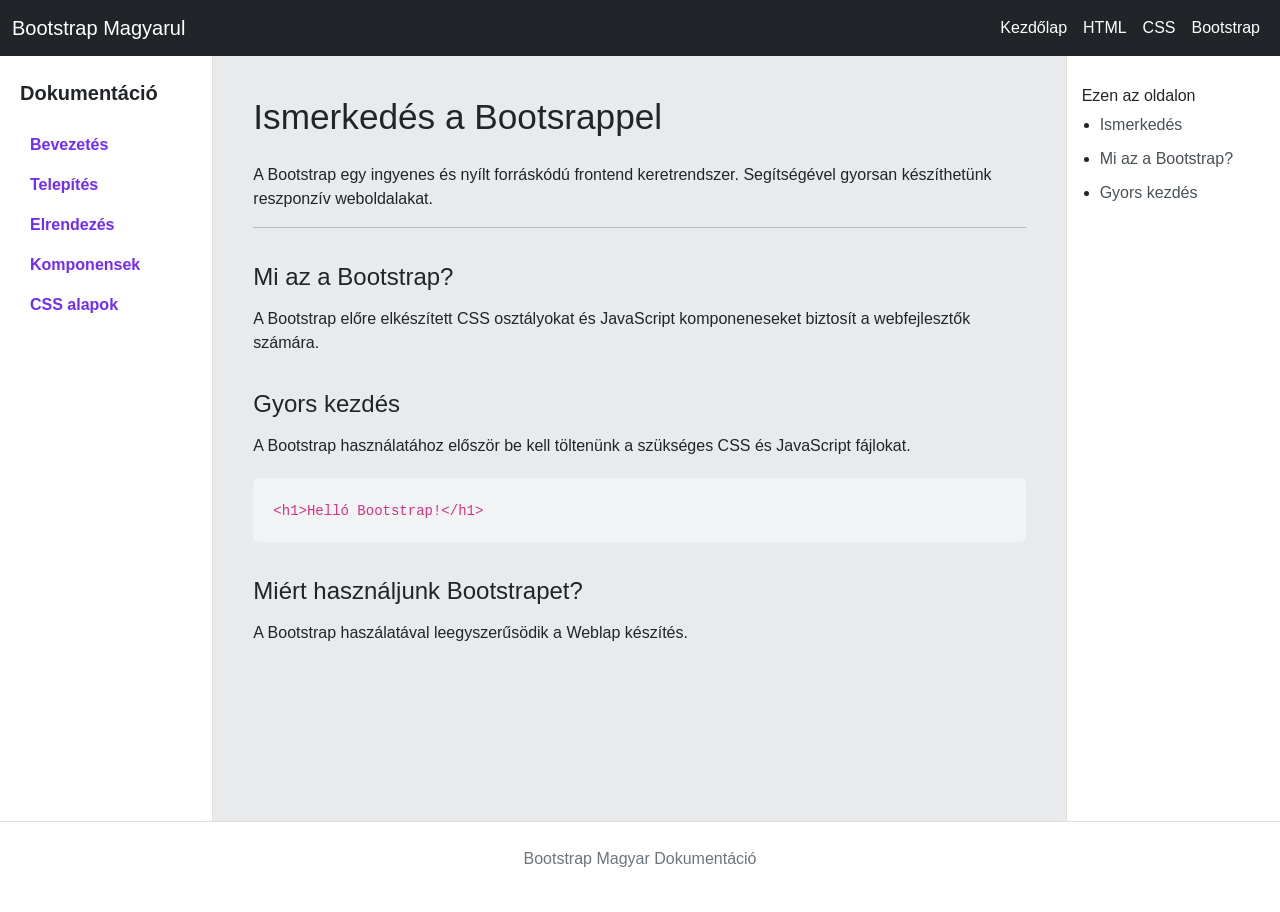
==== Bootstrap Project/index.html @ d6140605 "Initial commit" ====
<!DOCTYPE html>
<html lang="hu">

<head>
    <meta charset="UTF-8">
    <meta name="viewport" content="width=device-width, initial-scale=1.0">
    <title>Bootstrap Magyar Dokumentáció</title>
    <link href="https://cdn.jsdelivr.net/npm/bootstrap@5.3.9/dist/css/bootstrap.min.css" rel="stylesheet"
        integrity="sha384-yEPZ7jP9S0QKiUQ0m3jjsO4ProIW7wvR9gXkI7JOGa2XVsw53Yke2bsdkBbjmmiX" crossorigin="anonymous">
    <link rel="stylesheet" href="CSS/style.css">
</head>

<body>
    <!-- Navbar -->
    <header>
        <nav class="navbar navbar-expand-lg navbar-dark bg-dark">
            <div class="container-fluid">
                <a class="navbar-brand" href="index.html">Bootstrap Magyarul</a>

                <button class="navbar-toggler" type="button" data-bs-toggle="collapse" data-bs-target="#foMenu"
                    aria-expanded="false" aria-label="Navigáció megnyitása">
                    <span class="navbar-toggler-icon"></span>
                </button>

                <!-- foMenu -->
                <div class="collapse navbar-collapse" id="foMenu">
                    <ul class="navbar-nav ms-auto">
                        <li class="nav-item">
                            <a class="nav-link active" href="index.html">Kezdőlap</a>
                        </li>
                        <li class="nav-item">
                            <a class="nav-link active" href="#html">HTML</a>
                        </li>
                        <li class="nav-item">
                            <a class="nav-link active" href="#css">CSS</a>
                        </li>
                        <li class="nav-item">
                            <a class="nav-link active" href="#bootstrap">Bootstrap</a>
                        </li>
                    </ul>
                </div>
                <!-- foMenu vége-->
            </div>
        </nav>
    </header>

    <!-- Fő oldalelrendezés -->
    <div class="container-fluid">
        <div class="row">
            <!--  bal oldali menü  -->
            <aside class="col-lg-2 sidebar">
                <h5>Dokumentáció</h5>
                <nav>
                    <ul class="nav flex-column">
                        <li class="nav-item">
                            <a href="#" class="nav-link active">Bevezetés</a>
                        </li>
                        <li class="nav-item">
                            <a href="#" class="nav-link active">Telepítés</a>
                        </li>
                        <li class="nav-item">
                            <a href="#" class="nav-link active">Elrendezés</a>
                        </li>
                        <li class="nav-item">
                            <a href="#" class="nav-link active">Komponensek</a>
                        </li>
                        <li class="nav-item">
                            <a href="#" class="nav-link active">CSS alapok</a>
                        </li>
                    </ul>
                </nav>
            </aside>

            <!-- Központi tartalom-->
            <main class="col-lg-8 content">
                <h1>Ismerkedés a Bootsrappel</h1>
                <p>
                    A Bootstrap egy ingyenes és nyílt forráskódú frontend keretrendszer.
                    Segítségével gyorsan készíthetünk reszponzív weboldalakat.
                </p>
                <hr>
                <h2>Mi az a Bootstrap?</h2>
                <p>
                    A Bootstrap előre elkészített CSS osztályokat és JavaScript komponeneseket biztosít a webfejlesztők
                    számára.
                </p>
                <h2>Gyors kezdés</h2>
                <p>
                    A Bootstrap használatához először be kell töltenünk a szükséges CSS és JavaScript fájlokat.
                </p>
                <div class="code-example">
                    <code>
                        &lt;h1&gt;Helló Bootstrap!&lt;/h1&gt;
                    </code>
                </div>
                <h2>Miért használjunk Bootstrapet?</h2>
                <p>
                    A Bootstrap haszálatával leegyszerűsödik a Weblap készítés.
                </p>
            </main>

            <!-- Jobb oldali navigáció-->
            <aside class="col-lg-2 right-sidebar">
                <h6>Ezen az oldalon</h6>
                <ul>
                    <li>
                        <a href="#">Ismerkedés</a>
                    </li>
                    <li>
                        <a href="#">Mi az a Bootstrap?</a>
                    </li>
                    <li>
                        <a href="#">Gyors kezdés</a>
                    </li>
                </ul>
            </aside>
        </div>
    </div>

    <!-- Lábléc -->
    <footer class="footer">
        <p>Bootstrap Magyar Dokumentáció</p>
    </footer>

    <!-- Bootstrap JavaScript -->
    <script src="https://cdn.jsdelivr.net/npm/bootstrap@5.3.9/dist/js/bootstrap.bundle.min.js"
        integrity="sha384-WyOxWvTyr1QaMPfiPJSv76iReVthorl5uWlFtZPyK0IEB0hGzo9y5Bp9mYanr8Bu"
        crossorigin="anonymous"></script>

    <!-- Saját JavaScript -->
    <script src="JS/main.js"></script>


</body>

</html>
---- Bootstrap Project/CSS/style.css ----
/* Alapbeállítások */

body{
    font-family: Arial, sans-serif;
    background-color: #ffffff;
    color: #212529;
}

/* Bal oldali navigáció */

.sidebar{
    padding: 25px 20px;
    border-right: 1px solid #dee2e6;
    min-height: 85vh;
}

.sidebar h5{
    margin-bottom: 20px;
    font-weight: bold;
}

.sidebar .nav-link{
    color: #495057;
    padding: 8px 10px;
}

.sidebar .nav-link:hover{
    color: #712cf9;
}

.sidebar .nav-link.active{
    color: #712cf9;
    font-weight: bold;
}

/* Központi tartalom */
.content{
    padding: 40px;
    background-color: #e8eaeb;
    border-right: 1px solid #e6dfde;
}

.content h1{
    font-size: 2.2rem;
    margin-bottom: 25px;
}

.content h2{
    font-size: 1.5rem;
    margin-top: 35px;
    margin-bottom: 15px;
}

/* Kódpélda */

.code-example{
    background-color: #f1f3f5;
    padding: 20px;
    border-radius: 6px;
    margin-top: 20px;
}

/* Jobb oldali navigáció */

.right-sidebar{
    padding: 30px 15px;
}

.right-sidebar ul{
    padding-left: 18px;
}

.right-sidebar li{
    margin-bottom: 10px;
}

.right-sidebar a{
    color: #495057;
    text-decoration: none;
}

.right-sidebar a:hover{
    color: #712cf9;
}

/* Lábléc */

.footer{
    border-top: 1px solid #dee2e6;
    padding: 25px;
    text-align: center;
    color: #6c757d;
}

/* Mobilnézet */

@media (max-width: 991px) {
    .sidebar{
        min-height: auto;
        border-right: none;
        border-bottom: 1px solid #dee2e6;
    }

    .content{
        padding: 25px 15px;
    }

    .right-sidebar{
        border-top: 1px solid #dee2e6;
    }
}
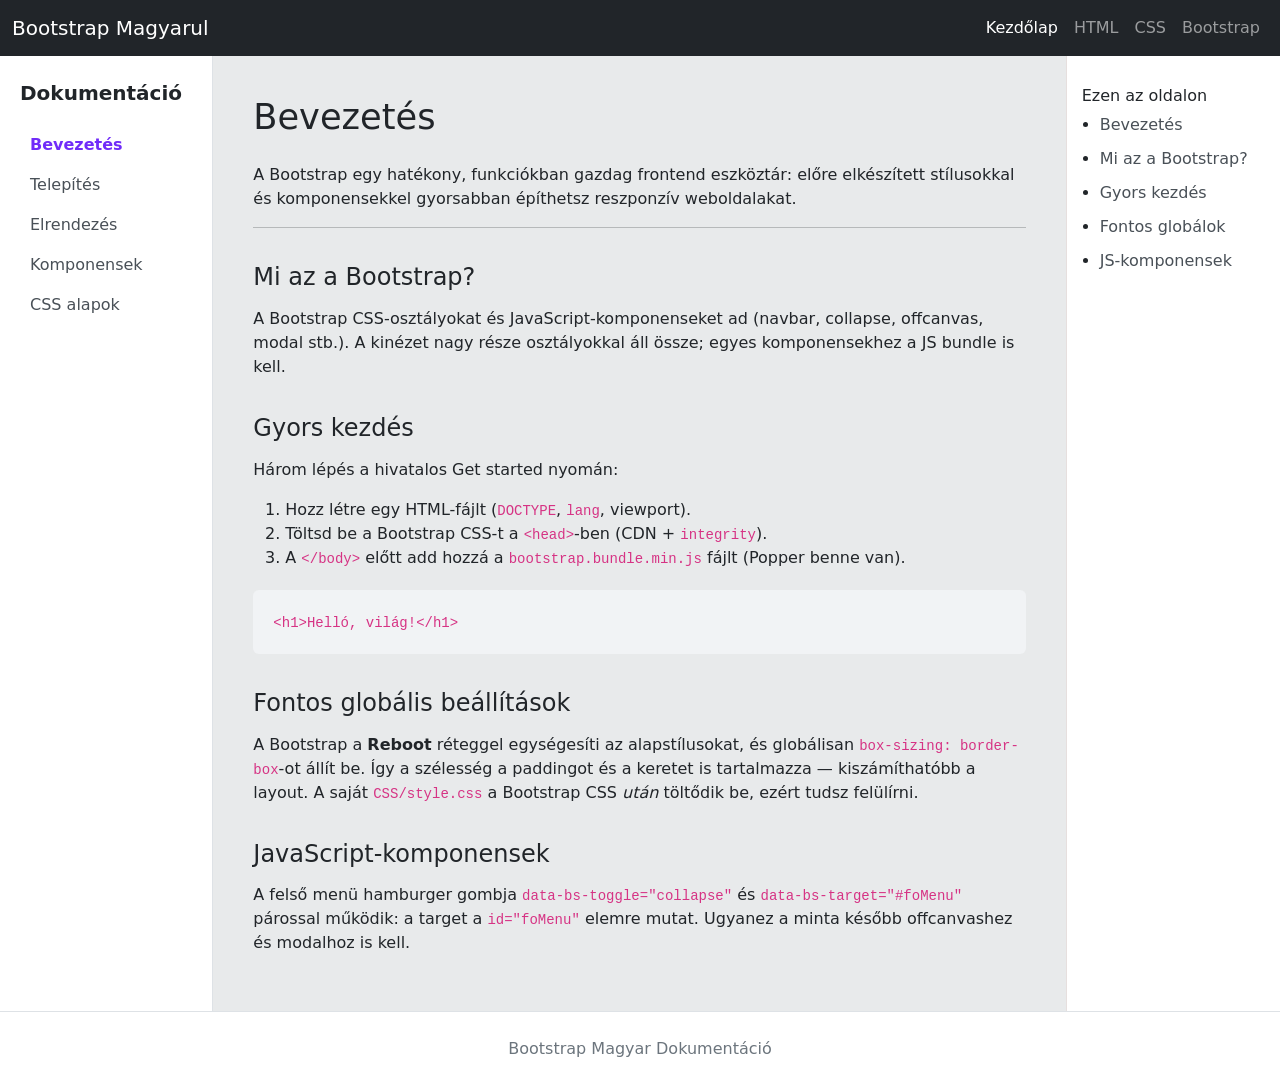
==== commit dd2ebada: "Stabilize Bootstrap docs shell for lesson 1 basics. Tighten active nav state, weave Introduction-sha" ====
--- a/Bootstrap Project/index.html
+++ b/Bootstrap Project/index.html
@@ -18,119 +18,151 @@
                 <a class="navbar-brand" href="index.html">Bootstrap Magyarul</a>
 
                 <button class="navbar-toggler" type="button" data-bs-toggle="collapse" data-bs-target="#foMenu"
-                    aria-expanded="false" aria-label="Navigáció megnyitása">
+                    aria-controls="foMenu" aria-expanded="false" aria-label="Navigáció megnyitása">
                     <span class="navbar-toggler-icon"></span>
                 </button>
 
-                <!-- foMenu -->
+                <!-- foMenu: az id-nek egyeznie kell a data-bs-target="#foMenu" értékével -->
                 <div class="collapse navbar-collapse" id="foMenu">
                     <ul class="navbar-nav ms-auto">
                         <li class="nav-item">
-                            <a class="nav-link active" href="index.html">Kezdőlap</a>
+                            <a class="nav-link active" href="index.html" aria-current="page">Kezdőlap</a>
                         </li>
                         <li class="nav-item">
-                            <a class="nav-link active" href="#html">HTML</a>
+                            <a class="nav-link" href="#mi-a-bootstrap">HTML</a>
                         </li>
                         <li class="nav-item">
-                            <a class="nav-link active" href="#css">CSS</a>
+                            <a class="nav-link" href="#fontos-globalok">CSS</a>
                         </li>
                         <li class="nav-item">
-                            <a class="nav-link active" href="#bootstrap">Bootstrap</a>
+                            <a class="nav-link" href="#gyors-kezdes">Bootstrap</a>
                         </li>
                     </ul>
                 </div>
-                <!-- foMenu vége-->
+                <!-- foMenu vége -->
             </div>
         </nav>
     </header>
 
-    <!-- Fő oldalelrendezés -->
+    <!-- Fő oldalelrendezés: col-lg-* → lg törésponttól (992px) három oszlop -->
     <div class="container-fluid">
         <div class="row">
-            <!--  bal oldali menü  -->
+            <!-- Bal oldali menü -->
             <aside class="col-lg-2 sidebar">
                 <h5>Dokumentáció</h5>
                 <nav>
                     <ul class="nav flex-column">
                         <li class="nav-item">
-                            <a href="#" class="nav-link active">Bevezetés</a>
+                            <a href="index.html" class="nav-link active" aria-current="page">Bevezetés</a>
                         </li>
                         <li class="nav-item">
-                            <a href="#" class="nav-link active">Telepítés</a>
+                            <a href="#" class="nav-link">Telepítés</a>
                         </li>
                         <li class="nav-item">
-                            <a href="#" class="nav-link active">Elrendezés</a>
+                            <a href="#" class="nav-link">Elrendezés</a>
                         </li>
                         <li class="nav-item">
-                            <a href="#" class="nav-link active">Komponensek</a>
+                            <a href="#" class="nav-link">Komponensek</a>
                         </li>
                         <li class="nav-item">
-                            <a href="#" class="nav-link active">CSS alapok</a>
+                            <a href="#" class="nav-link">CSS alapok</a>
                         </li>
                     </ul>
                 </nav>
             </aside>
 
-            <!-- Központi tartalom-->
+            <!-- Központi tartalom — hivatalos Introduction váz latva magyarul -->
             <main class="col-lg-8 content">
-                <h1>Ismerkedés a Bootsrappel</h1>
-                <p>
-                    A Bootstrap egy ingyenes és nyílt forráskódú frontend keretrendszer.
-                    Segítségével gyorsan készíthetünk reszponzív weboldalakat.
-                </p>
+                <section id="bevezetes">
+                    <h1>Bevezetés</h1>
+                    <p>
+                        A Bootstrap egy hatékony, funkciókban gazdag frontend eszköztár:
+                        előre elkészített stílusokkal és komponensekkel gyorsabban építhetsz
+                        reszponzív weboldalakat.
+                    </p>
+                </section>
+
                 <hr>
-                <h2>Mi az a Bootstrap?</h2>
-                <p>
-                    A Bootstrap előre elkészített CSS osztályokat és JavaScript komponeneseket biztosít a webfejlesztők
-                    számára.
-                </p>
-                <h2>Gyors kezdés</h2>
-                <p>
-                    A Bootstrap használatához először be kell töltenünk a szükséges CSS és JavaScript fájlokat.
-                </p>
-                <div class="code-example">
-                    <code>
-                        &lt;h1&gt;Helló Bootstrap!&lt;/h1&gt;
-                    </code>
-                </div>
-                <h2>Miért használjunk Bootstrapet?</h2>
-                <p>
-                    A Bootstrap haszálatával leegyszerűsödik a Weblap készítés.
-                </p>
+
+                <section id="mi-a-bootstrap">
+                    <h2>Mi az a Bootstrap?</h2>
+                    <p>
+                        A Bootstrap CSS-osztályokat és JavaScript-komponenseket ad
+                        (navbar, collapse, offcanvas, modal stb.). A kinézet nagy része
+                        osztályokkal áll össze; egyes komponensekhez a JS bundle is kell.
+                    </p>
+                </section>
+
+                <section id="gyors-kezdes">
+                    <h2>Gyors kezdés</h2>
+                    <p>Három lépés a hivatalos Get started nyomán:</p>
+                    <ol>
+                        <li>Hozz létre egy HTML-fájlt (<code>DOCTYPE</code>, <code>lang</code>, viewport).</li>
+                        <li>Töltsd be a Bootstrap CSS-t a <code>&lt;head&gt;</code>-ben (CDN + <code>integrity</code>).</li>
+                        <li>A <code>&lt;/body&gt;</code> előtt add hozzá a <code>bootstrap.bundle.min.js</code> fájlt (Popper benne van).</li>
+                    </ol>
+                    <div class="code-example">
+                        <code>&lt;h1&gt;Helló, világ!&lt;/h1&gt;</code>
+                    </div>
+                </section>
+
+                <section id="fontos-globalok">
+                    <h2>Fontos globális beállítások</h2>
+                    <p>
+                        A Bootstrap a <strong>Reboot</strong> réteggel egységesíti az alapstílusokat,
+                        és globálisan <code>box-sizing: border-box</code>-ot állít be.
+                        Így a szélesség a paddingot és a keretet is tartalmazza — kiszámíthatóbb a layout.
+                        A saját <code>CSS/style.css</code> a Bootstrap CSS <em>után</em> töltődik be, ezért tudsz felülírni.
+                    </p>
+                </section>
+
+                <section id="js-komponensek">
+                    <h2>JavaScript-komponensek</h2>
+                    <p>
+                        A felső menü hamburger gombja <code>data-bs-toggle="collapse"</code> és
+                        <code>data-bs-target="#foMenu"</code> párossal működik: a target a
+                        <code>id="foMenu"</code> elemre mutat. Ugyanez a minta később offcanvashez és modalhoz is kell.
+                    </p>
+                </section>
             </main>
 
-            <!-- Jobb oldali navigáció-->
+            <!-- Jobb oldali navigáció — horgonyok a szakasz-id-kre -->
             <aside class="col-lg-2 right-sidebar">
                 <h6>Ezen az oldalon</h6>
                 <ul>
                     <li>
-                        <a href="#">Ismerkedés</a>
+                        <a href="#bevezetes">Bevezetés</a>
                     </li>
                     <li>
-                        <a href="#">Mi az a Bootstrap?</a>
+                        <a href="#mi-a-bootstrap">Mi az a Bootstrap?</a>
                     </li>
                     <li>
-                        <a href="#">Gyors kezdés</a>
+                        <a href="#gyors-kezdes">Gyors kezdés</a>
+                    </li>
+                    <li>
+                        <a href="#fontos-globalok">Fontos globálok</a>
+                    </li>
+                    <li>
+                        <a href="#js-komponensek">JS-komponensek</a>
                     </li>
                 </ul>
             </aside>
         </div>
     </div>
 
-    <!-- Lábléc -->
-    <footer class="footer">
-        <p>Bootstrap Magyar Dokumentáció</p>
+    <!-- Lábléc: text-center = Bootstrap utility (kevesebb saját CSS) -->
+    <footer class="footer text-center">
+        <p class="mb-0">Bootstrap Magyar Dokumentáció</p>
     </footer>
 
-    <!-- Bootstrap JavaScript -->
+    <!-- Bootstrap JavaScript (bundle = Popper + komponensek) -->
     <script src="https://cdn.jsdelivr.net/npm/bootstrap@5.3.9/dist/js/bootstrap.bundle.min.js"
         integrity="sha384-WyOxWvTyr1QaMPfiPJSv76iReVthorl5uWlFtZPyK0IEB0hGzo9y5Bp9mYanr8Bu"
         crossorigin="anonymous"></script>
 
-    <!-- Saját JavaScript -->
+    <!-- Saját JavaScript (egyelőre üres — későbbi leckékhez) -->
     <script src="JS/main.js"></script>
-
 
 </body>
 
-</html>+</html>
